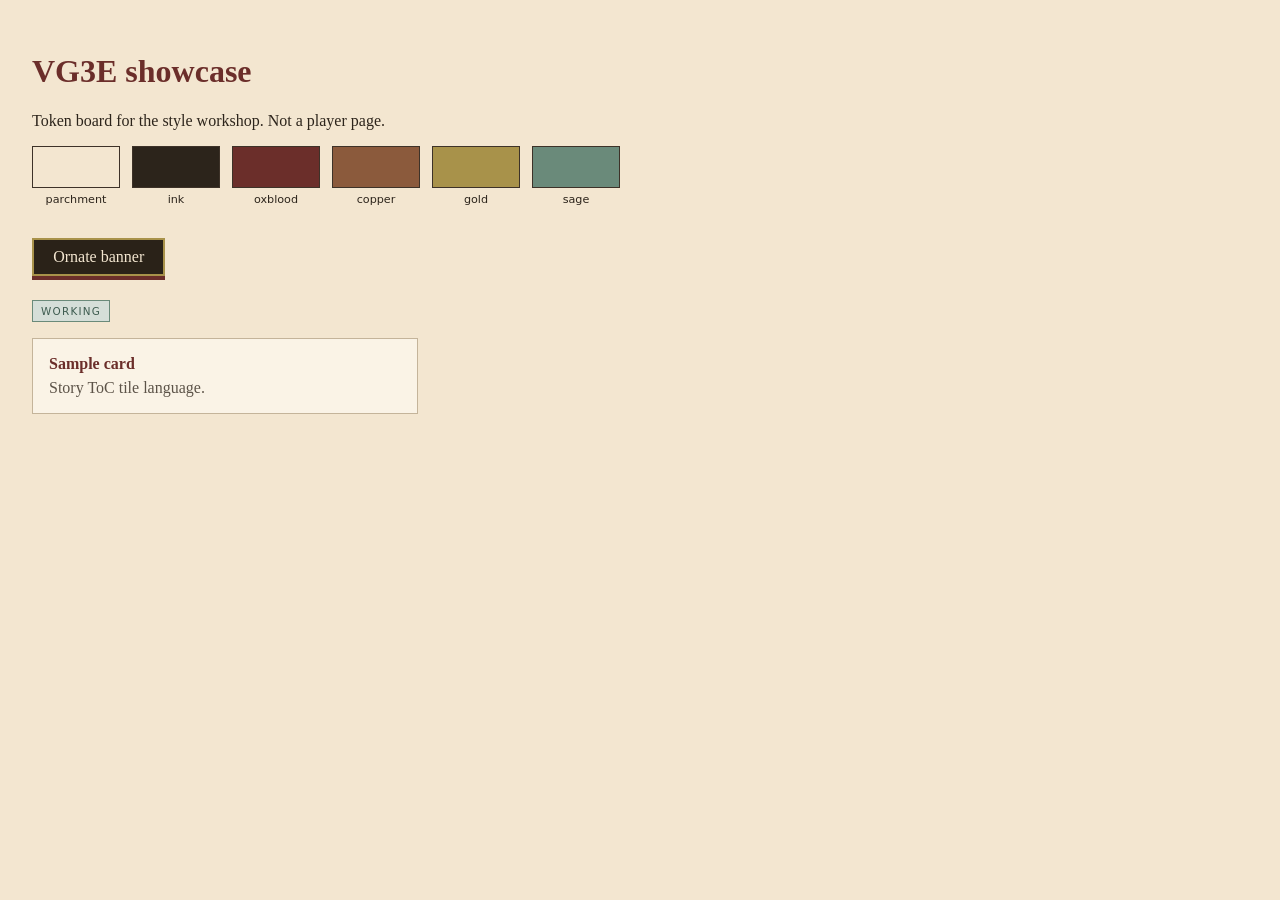
==== styles/vg3e/showcase.html @ bb5d1350 "Re-chrome player as VG3E parchment Ornate ToC index, shared tokens, SugarCube skin, build injects th" ====
<!DOCTYPE html>
<html lang="en">
<head>
  <meta charset="utf-8">
  <meta name="viewport" content="width=device-width, initial-scale=1">
  <title>VG3E · Style showcase</title>
  <link rel="stylesheet" href="./tokens.css">
  <style>
    body { margin: 0; font-family: var(--vg3e-serif); background: var(--vg3e-parchment); color: var(--vg3e-ink); padding: 2rem; }
    h1 { font-family: var(--vg3e-display); color: var(--vg3e-oxblood); }
    .swatches { display: flex; flex-wrap: wrap; gap: 0.75rem; margin: 1rem 0 2rem; }
    .swatch { width: 5.5rem; text-align: center; font-size: 0.7rem; font-family: var(--vg3e-small); }
    .chip { height: 2.5rem; border: 1px solid var(--vg3e-stitch); margin-bottom: 0.3rem; }
    .banner { display: inline-block; background: var(--vg3e-banner); color: var(--vg3e-parchment); border: 2px solid var(--vg3e-gold); padding: 0.5rem 1.2rem; box-shadow: 0 4px 0 var(--vg3e-oxblood); }
    .card { max-width: 22rem; background: var(--vg3e-parchment-lift); border: 1px solid var(--vg3e-gold-quiet); padding: 1rem; }
    .badge { display: inline-block; font-family: var(--vg3e-small); font-size: 0.65rem; letter-spacing: 0.12em; text-transform: uppercase; padding: 0.25rem 0.5rem; background: var(--vg3e-sage-bg); border: 1px solid var(--vg3e-sage); color: #3E5C50; }
  </style>
</head>
<body>
  <h1>VG3E showcase</h1>
  <p>Token board for the style workshop. Not a player page.</p>
  <div class="swatches">
    <div class="swatch"><div class="chip" style="background:#F3E6D0"></div>parchment</div>
    <div class="swatch"><div class="chip" style="background:#2C241B"></div>ink</div>
    <div class="swatch"><div class="chip" style="background:#6B2E2A"></div>oxblood</div>
    <div class="swatch"><div class="chip" style="background:#8B5A3C"></div>copper</div>
    <div class="swatch"><div class="chip" style="background:#A8924A"></div>gold</div>
    <div class="swatch"><div class="chip" style="background:#6A8A7A"></div>sage</div>
  </div>
  <div class="banner">Ornate banner</div>
  <p style="margin-top:1.5rem"><span class="badge">Working</span></p>
  <div class="card" style="margin-top:1rem">
    <strong style="color:var(--vg3e-oxblood)">Sample card</strong>
    <p style="margin:0.4rem 0 0;color:var(--vg3e-ink-muted)">Story ToC tile language.</p>
  </div>
</body>
</html>
---- styles/vg3e/tokens.css ----
/* VG3E — Valorous Garden Third-Edition style tokens
   Homage language: stitched parchment, ornate banner, ink & oxblood.
   No outside product names or marks. */

:root {
  --vg3e-parchment: #F3E6D0;
  --vg3e-parchment-deep: #E8D7B8;
  --vg3e-parchment-lift: #FAF3E6;
  --vg3e-ink: #2C241B;
  --vg3e-ink-muted: #5C5348;
  --vg3e-oxblood: #6B2E2A;
  --vg3e-copper: #8B5A3C;
  --vg3e-gold: #A8924A;
  --vg3e-gold-quiet: #C4B49A;
  --vg3e-sage: #6A8A7A;
  --vg3e-sage-bg: #D5DED8;
  --vg3e-working-bg: #E7F0EA;
  --vg3e-stitch: #3D3228;
  --vg3e-banner: #2A2218;
  --vg3e-rule: #C4B49A;
  --vg3e-shadow: rgba(44, 36, 27, 0.18);
  --vg3e-read-max: 40rem;
  --vg3e-pad: 1.25rem;
  --vg3e-serif: Georgia, "Palatino Linotype", "Book Antiqua", "Liberation Serif", serif;
  --vg3e-display: "Palatino Linotype", Palatino, Georgia, serif;
  --vg3e-small: system-ui, "Segoe UI", sans-serif;
}
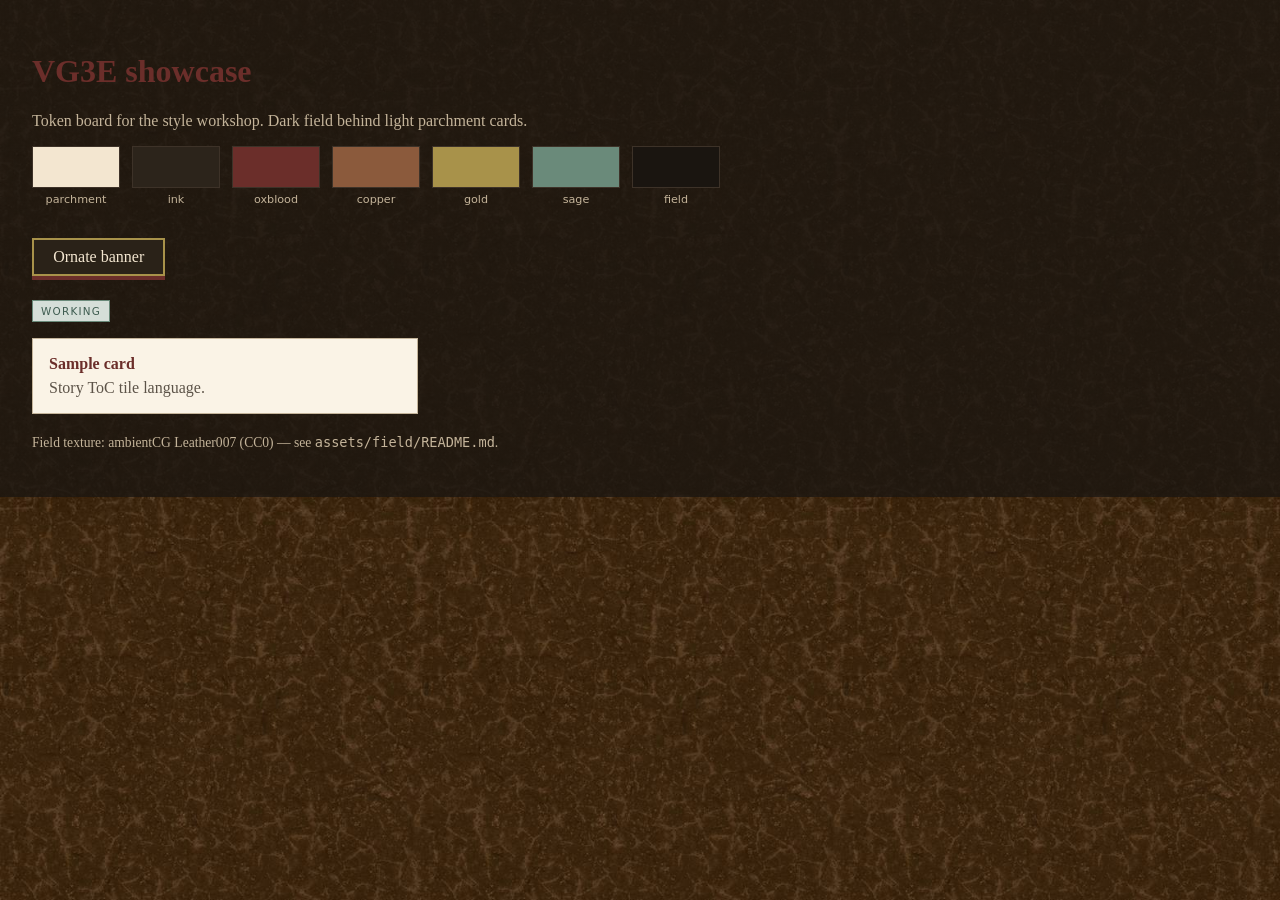
==== commit 0622c790: "Dark field behind parchment + CC0 leather + UI glyph ASCII fix - Page field: deep ink/banner behind " ====
--- a/styles/vg3e/showcase.html
+++ b/styles/vg3e/showcase.html
@@ -6,19 +6,31 @@
   <title>VG3E · Style showcase</title>
   <link rel="stylesheet" href="./tokens.css">
   <style>
-    body { margin: 0; font-family: var(--vg3e-serif); background: var(--vg3e-parchment); color: var(--vg3e-ink); padding: 2rem; }
+    body {
+      margin: 0;
+      font-family: var(--vg3e-serif);
+      color: var(--vg3e-ink);
+      padding: 2rem;
+      background-color: var(--vg3e-field);
+      background-image:
+        linear-gradient(var(--vg3e-field-overlay), var(--vg3e-field-overlay)),
+        var(--vg3e-field-texture);
+      background-size: auto, 420px 420px;
+      background-repeat: no-repeat, repeat;
+    }
     h1 { font-family: var(--vg3e-display); color: var(--vg3e-oxblood); }
     .swatches { display: flex; flex-wrap: wrap; gap: 0.75rem; margin: 1rem 0 2rem; }
-    .swatch { width: 5.5rem; text-align: center; font-size: 0.7rem; font-family: var(--vg3e-small); }
+    .swatch { width: 5.5rem; text-align: center; font-size: 0.7rem; font-family: var(--vg3e-small); color: var(--vg3e-gold-quiet); }
     .chip { height: 2.5rem; border: 1px solid var(--vg3e-stitch); margin-bottom: 0.3rem; }
     .banner { display: inline-block; background: var(--vg3e-banner); color: var(--vg3e-parchment); border: 2px solid var(--vg3e-gold); padding: 0.5rem 1.2rem; box-shadow: 0 4px 0 var(--vg3e-oxblood); }
     .card { max-width: 22rem; background: var(--vg3e-parchment-lift); border: 1px solid var(--vg3e-gold-quiet); padding: 1rem; }
     .badge { display: inline-block; font-family: var(--vg3e-small); font-size: 0.65rem; letter-spacing: 0.12em; text-transform: uppercase; padding: 0.25rem 0.5rem; background: var(--vg3e-sage-bg); border: 1px solid var(--vg3e-sage); color: #3E5C50; }
+    .note { margin-top: 1.25rem; font-size: 0.85rem; color: var(--vg3e-gold-quiet); max-width: 36rem; }
   </style>
 </head>
 <body>
   <h1>VG3E showcase</h1>
-  <p>Token board for the style workshop. Not a player page.</p>
+  <p style="color:var(--vg3e-gold-quiet)">Token board for the style workshop. Dark field behind light parchment cards.</p>
   <div class="swatches">
     <div class="swatch"><div class="chip" style="background:#F3E6D0"></div>parchment</div>
     <div class="swatch"><div class="chip" style="background:#2C241B"></div>ink</div>
@@ -26,6 +38,7 @@
     <div class="swatch"><div class="chip" style="background:#8B5A3C"></div>copper</div>
     <div class="swatch"><div class="chip" style="background:#A8924A"></div>gold</div>
     <div class="swatch"><div class="chip" style="background:#6A8A7A"></div>sage</div>
+    <div class="swatch"><div class="chip" style="background:#1A1510"></div>field</div>
   </div>
   <div class="banner">Ornate banner</div>
   <p style="margin-top:1.5rem"><span class="badge">Working</span></p>
@@ -33,5 +46,6 @@
     <strong style="color:var(--vg3e-oxblood)">Sample card</strong>
     <p style="margin:0.4rem 0 0;color:var(--vg3e-ink-muted)">Story ToC tile language.</p>
   </div>
+  <p class="note">Field texture: ambientCG Leather007 (CC0) — see <code>assets/field/README.md</code>.</p>
 </body>
 </html>
--- a/styles/vg3e/tokens.css
+++ b/styles/vg3e/tokens.css
@@ -17,6 +17,8 @@
   --vg3e-working-bg: #E7F0EA;
   --vg3e-stitch: #3D3228;
   --vg3e-banner: #2A2218;
+  --vg3e-field: #1A1510;
+  --vg3e-field-overlay: rgba(26, 21, 16, 0.78);
   --vg3e-rule: #C4B49A;
   --vg3e-shadow: rgba(44, 36, 27, 0.18);
   --vg3e-read-max: 40rem;
@@ -24,4 +26,6 @@
   --vg3e-serif: Georgia, "Palatino Linotype", "Book Antiqua", "Liberation Serif", serif;
   --vg3e-display: "Palatino Linotype", Palatino, Georgia, serif;
   --vg3e-small: system-ui, "Segoe UI", sans-serif;
+  /* CC0 leather field — see player/assets/field/README.md */
+  --vg3e-field-texture: url("./assets/field/leather007-color.jpg");
 }
